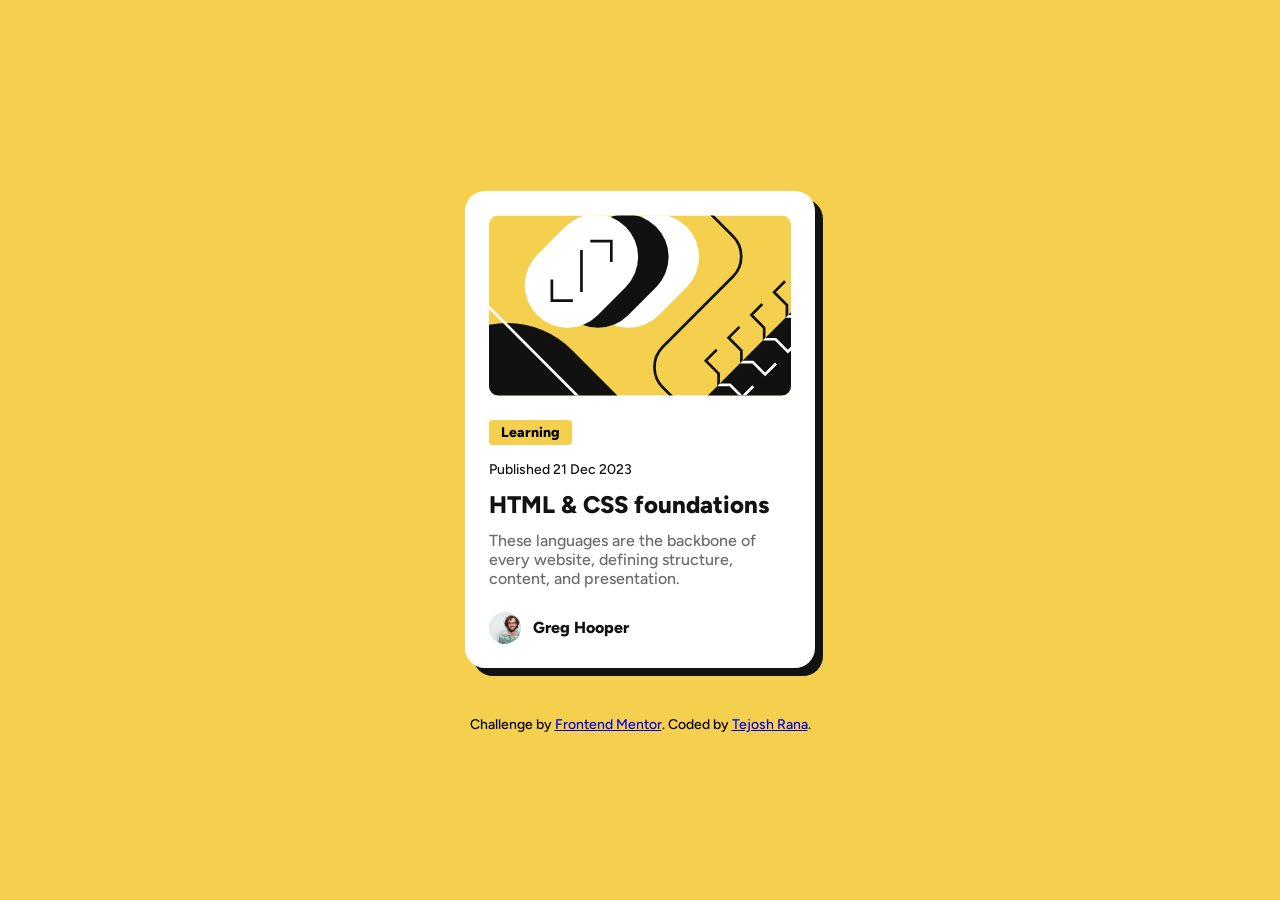
==== blog-preview-card/index.html @ 72ce33cb "Add blog preview card" ====
<!doctype html>
<html lang="en">
  <head>
    <meta charset="UTF-8" />
    <meta name="viewport" content="width=device-width, initial-scale=1.0" />
    <link rel="stylesheet" href="styles.css" />
    <link
      rel="icon"
      type="image/png"
      sizes="32x32"
      href="./images/favicon-32x32.png"
    />
    <title>Blog preview card</title>
  </head>
  <body>
    <main>
      <article class="blog-card">
        <div class="card-banner">
          <img
            src="./assets/images/illustration-article.svg"
            alt="Blog card featured image"
          />
          <span class="category-badge">Learning</span>
        </div>

        <div class="card-content">
          <div class="card-meta">
            <time datetime="2023-12-21">Published 21 Dec 2023</time>
          </div>

          <h3 class="card-title">HTML &amp; CSS foundations</h3>
          <p class="card-excerpt">
            These languages are the backbone of every website, defining structure,
            content, and presentation.
          </p>

          <div class="card-author">
            <img
              src="./assets/images/image-avatar.jpg"
              alt="Greg Hooper"
              class="author-avatar"
            />
            <div class="author-info">
              <span class="author-name">Greg Hooper</span>
            </div>
          </div>
        </div>
      </article>
    </main>

    <footer class="attribution">
      Challenge by
      <a
        href="https://www.frontendmentor.io?ref=challenge"
        target="_blank"
        rel="noopener noreferrer"
        >Frontend Mentor</a
      >. Coded by
      <a
        href="https://github.com/TeaJosh"
        target="_blank"
        rel="noopener noreferrer"
        >Tejosh Rana</a
      >.
    </footer>
  </body>
</html>
---- blog-preview-card/styles.css ----
@import url('https://fonts.googleapis.com/css2?family=Figtree:wght@500;800&display=swap');

*,
*::before,
*::after {
  box-sizing: border-box;
  margin: 0;
  padding: 0;
}

body {
  min-height: 100vh;
  display: flex;
  flex-direction: column;
  justify-content: center;
  align-items: center;
  text-align: left;
  font-family: "Figtree", sans-serif;
  background-color: hsl(47, 88%, 63%);
}

.blog-card {
  background-color: white;
  padding: 24px;
  margin: 24px;
  border-radius: 20px;
  max-width: 350px;
  box-shadow: hsl(0, 0%, 7%) 8px 8px 0 0;
}

.card-banner img {
  width: 100%;
  border-radius: 10px;
  display: block;
}

.category-badge {
  display: inline-block;
  font-weight: 800;
  font-size: 14px;
  background-color: hsl(47, 88%, 63%);
  padding: 4px 12px;
  border-radius: 4px;
  margin-top: 24px;
  margin-bottom: 16px;
}

.card-meta time {
  display: block;
  color: hsl(0, 0%, 7%);
  font-weight: 500;
  font-size: 14px;
  margin-bottom: 12px;
}

.card-title {
  color: hsl(0, 0%, 7%);
  font-weight: 800;
  font-size: 24px;
  margin-bottom: 12px;
}

.card-title:hover {
  cursor: pointer;
  color: hsl(47, 88%, 63%);
}

.card-excerpt {
  color: hsl(0, 0%, 42%);
  font-weight: 500;
  font-size: 16px;
  margin-bottom: 24px;
}

.card-author {
  display: flex;
  align-items: center;
  gap: 12px;
  color: hsl(0, 0%, 7%);
  font-weight: 800;
}

.card-author img {
  height: 32px;
  width: 32px;
  border-radius: 50%;
  object-fit: cover;
}

.attribution {
  margin-top: 24px;
  font-size: 14px;
  font-weight: 500;
  text-align: center;
}
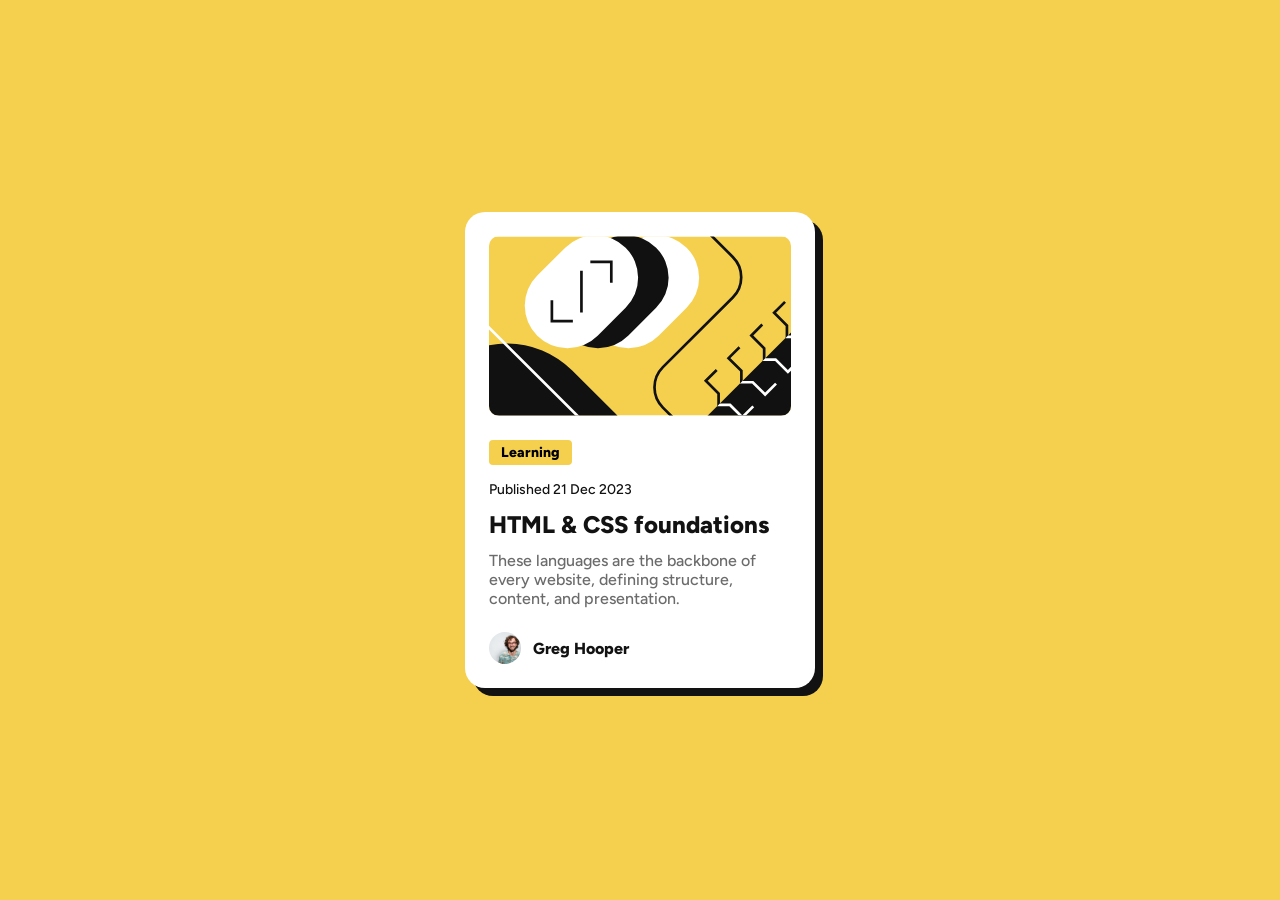
==== commit 439828e6: "Remove footer and add delayed hover animation" ====
--- a/blog-preview-card/index.html
+++ b/blog-preview-card/index.html
@@ -47,21 +47,5 @@
         </div>
       </article>
     </main>
-
-    <footer class="attribution">
-      Challenge by
-      <a
-        href="https://www.frontendmentor.io?ref=challenge"
-        target="_blank"
-        rel="noopener noreferrer"
-        >Frontend Mentor</a
-      >. Coded by
-      <a
-        href="https://github.com/TeaJosh"
-        target="_blank"
-        rel="noopener noreferrer"
-        >Tejosh Rana</a
-      >.
-    </footer>
   </body>
 </html>
--- a/blog-preview-card/styles.css
+++ b/blog-preview-card/styles.css
@@ -58,6 +58,7 @@
   font-weight: 800;
   font-size: 24px;
   margin-bottom: 12px;
+  transition: color 0.2s ease-in;
 }
 
 .card-title:hover {
@@ -86,10 +87,3 @@
   border-radius: 50%;
   object-fit: cover;
 }
-
-.attribution {
-  margin-top: 24px;
-  font-size: 14px;
-  font-weight: 500;
-  text-align: center;
-}
